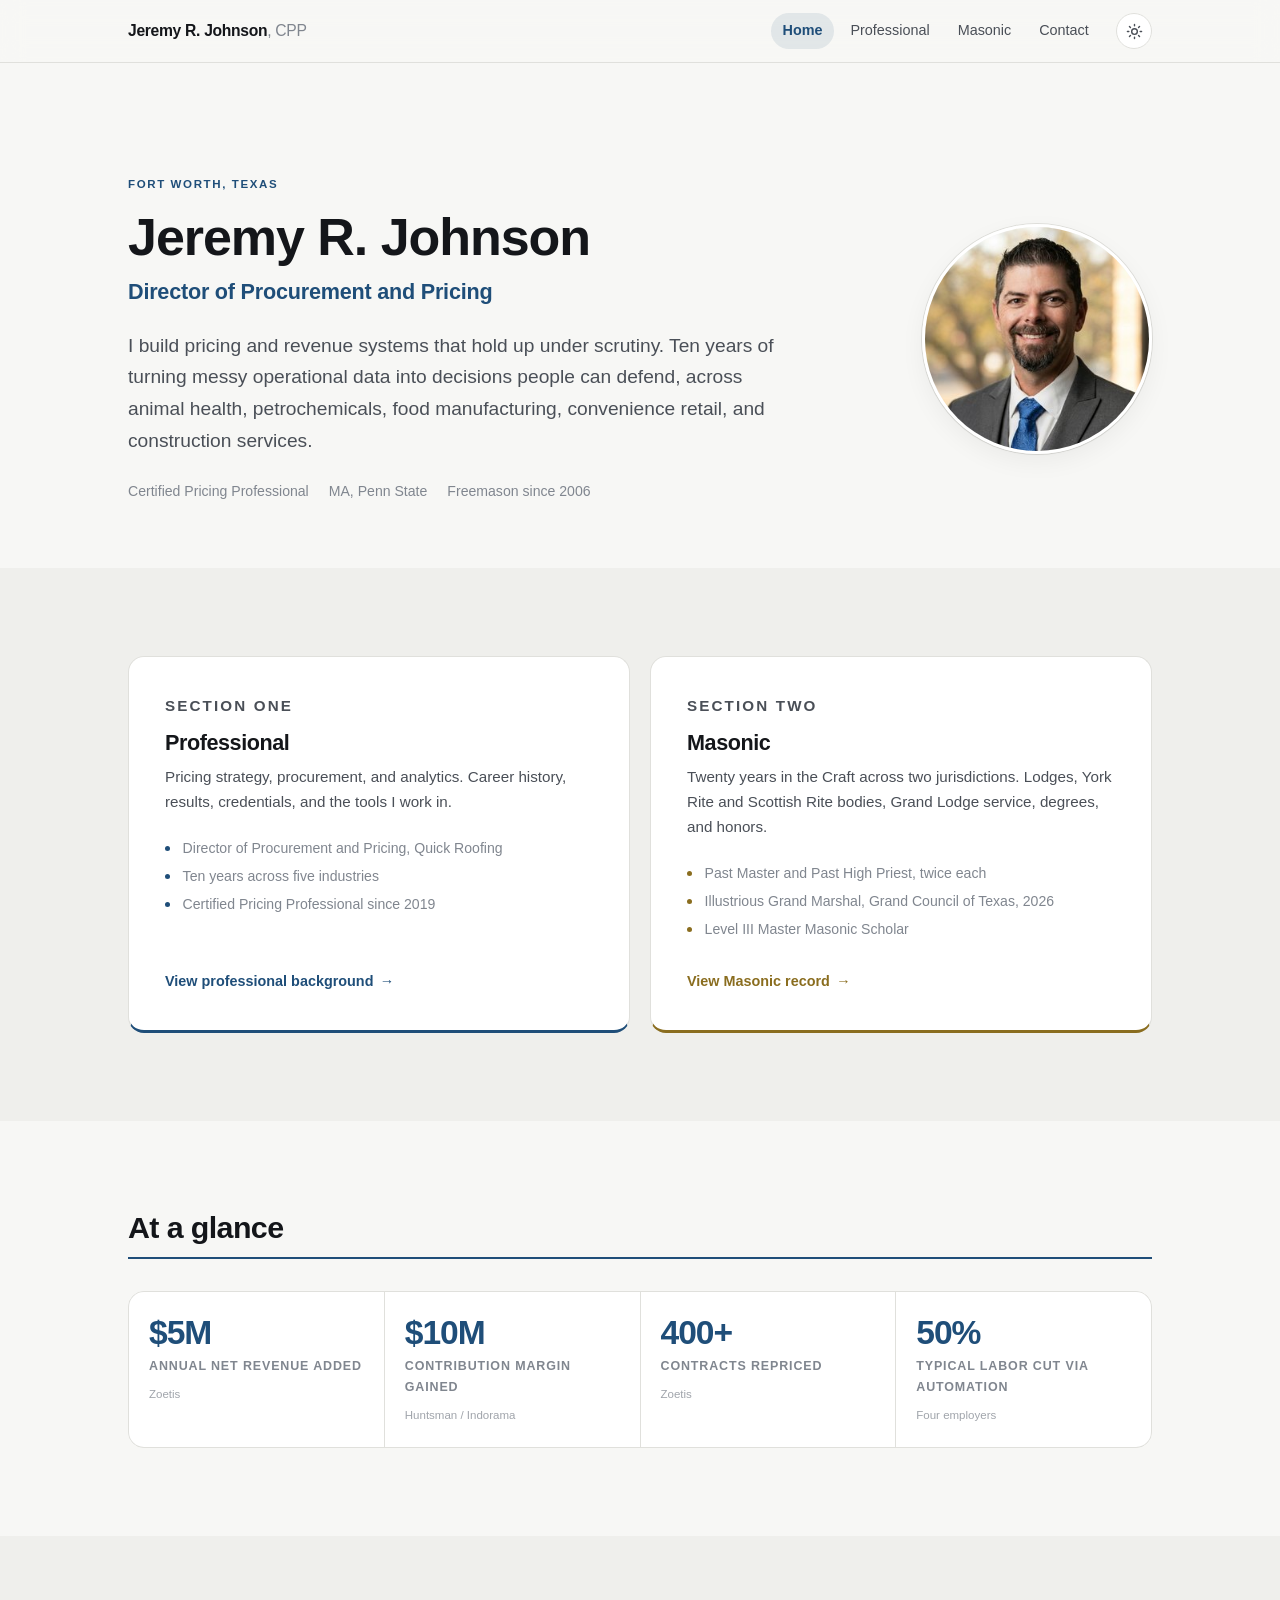
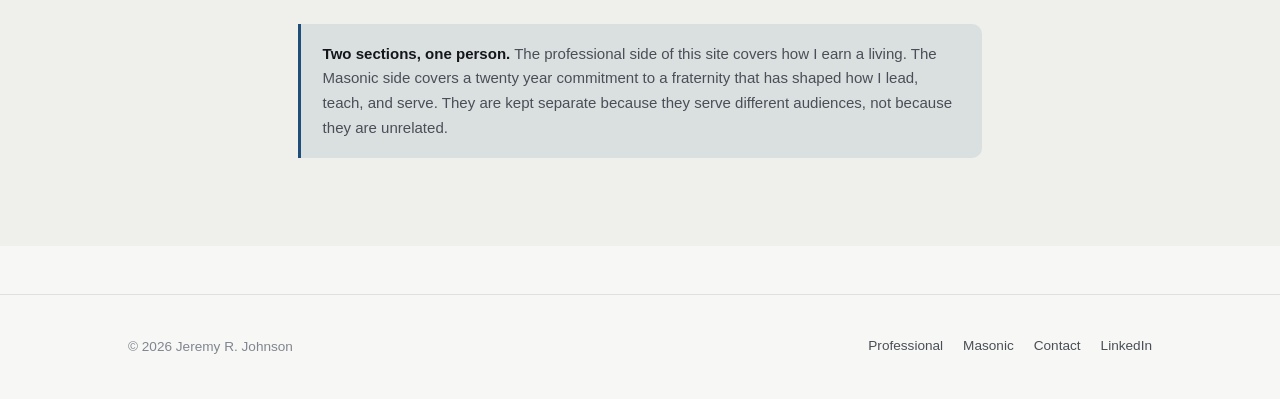
==== index.html @ 580083e9 "Initial commit: personal site, four pages plus assets" ====
<!DOCTYPE html>
<html lang="en" data-theme="light">
<head>
<meta charset="utf-8">
<meta name="viewport" content="width=device-width, initial-scale=1">
<title>Jeremy R. Johnson, CPP</title>
<meta name="description" content="Jeremy R. Johnson, CPP. Director of Procurement and Pricing at Quick Roofing. Pricing strategy, data analytics, and strategic contract management. Past Master and Freemason in Texas.">
<meta name="author" content="Jeremy R. Johnson">
<meta name="theme-color" content="#f7f7f5" media="(prefers-color-scheme: light)">
<meta name="theme-color" content="#0e1013" media="(prefers-color-scheme: dark)">
<link rel="icon" href="assets/img/favicon.svg" type="image/svg+xml">
<link rel="icon" href="assets/img/favicon-32.png" sizes="32x32" type="image/png">
<link rel="apple-touch-icon" href="assets/img/apple-touch-icon.png">
<meta property="og:type" content="website">
<meta property="og:title" content="Jeremy R. Johnson, CPP">
<meta property="og:description" content="Director of Procurement and Pricing. Pricing strategy, data analytics, strategic contract management.">
<link rel="canonical" href="https://jeremyrjohnson.com/">
<meta property="og:url" content="https://jeremyrjohnson.com/">
<meta property="og:site_name" content="Jeremy R. Johnson">
<meta property="og:locale" content="en_US">
<meta property="og:image" content="https://jeremyrjohnson.com/assets/img/og-image.png">
<meta property="og:image:width" content="1200">
<meta property="og:image:height" content="630">
<meta property="og:image:alt" content="Jeremy R. Johnson, CPP, Certified Pricing Professional and Director of Procurement and Pricing, Fort Worth, Texas.">
<meta name="twitter:card" content="summary_large_image">
<meta name="twitter:title" content="Jeremy R. Johnson, CPP">
<link rel="stylesheet" href="assets/style.css">
<script>
  (function () {
    document.documentElement.classList.add("js");
    try {
      var t = localStorage.getItem("jrj-theme");
      if (!t) t = window.matchMedia("(prefers-color-scheme: dark)").matches ? "dark" : "light";
      document.documentElement.setAttribute("data-theme", t);
    } catch (e) {}
  })();
</script>
</head>
<body>
<a class="skip-link" href="#main">Skip to content</a>

<header class="site-header">
  <div class="wrap site-header__inner">
    <a class="brand" href="index.html">Jeremy R. Johnson<span>, CPP</span></a>

    <button class="icon-btn nav-toggle" type="button" aria-expanded="false" aria-controls="primary-nav" aria-label="Toggle navigation">
      <svg viewBox="0 0 24 24" fill="none" stroke="currentColor" stroke-width="2" stroke-linecap="round" aria-hidden="true"><path d="M3 6h18M3 12h18M3 18h18"/></svg>
    </button>

    <nav class="nav" id="primary-nav" data-open="false" aria-label="Primary">
      <a href="index.html" aria-current="page">Home</a>
      <a href="professional.html">Professional</a>
      <a href="masonic.html">Masonic</a>
      <a href="contact.html">Contact</a>
    </nav>

    <button class="icon-btn theme-toggle" type="button" aria-pressed="false" aria-label="Switch to dark theme">
      <svg class="sun" viewBox="0 0 24 24" fill="none" stroke="currentColor" stroke-width="2" stroke-linecap="round" aria-hidden="true"><circle cx="12" cy="12" r="4"/><path d="M12 2v2M12 20v2M4.9 4.9l1.4 1.4M17.7 17.7l1.4 1.4M2 12h2M20 12h2M4.9 19.1l1.4-1.4M17.7 6.3l1.4-1.4"/></svg>
      <svg class="moon" viewBox="0 0 24 24" fill="none" stroke="currentColor" stroke-width="2" stroke-linecap="round" stroke-linejoin="round" aria-hidden="true"><path d="M21 12.8A9 9 0 1111.2 3a7 7 0 009.8 9.8z"/></svg>
    </button>
  </div>
</header>

<main id="main">

  <!-- ================= HERO ================= -->
  <section class="hero" data-section="professional">
    <div class="wrap hero--split">
      <div>
        <p class="eyebrow">Fort Worth, Texas</p>
        <h1>Jeremy R. Johnson</h1>
        <p class="tagline">Director of Procurement and Pricing</p>
        <p class="lede">
          I build pricing and revenue systems that hold up under scrutiny. Ten years of
          turning messy operational data into decisions people can defend, across animal
          health, petrochemicals, food manufacturing, convenience retail, and
          construction services.
        </p>
        <div class="meta">
          <span>Certified Pricing Professional</span>
          <span>MA, Penn State</span>
          <span>Freemason since 2006</span>
        </div>
      </div>
      <img class="portrait"
           src="assets/img/headshot-560.jpg"
           srcset="assets/img/headshot-280.jpg 280w, assets/img/headshot-560.jpg 560w"
           sizes="(max-width: 640px) 130px, 230px"
           width="560" height="560"
           alt="Portrait of Jeremy R. Johnson">
    </div>
  </section>

  <!-- ================= TWO DOORS ================= -->
  <section class="section section--sunken">
    <div class="wrap">
      <div class="doors">

        <a class="door reveal" href="professional.html" data-section="professional">
          <p class="eyebrow">Section One</p>
          <h2>Professional</h2>
          <p>
            Pricing strategy, procurement, and analytics. Career history, results,
            credentials, and the tools I work in.
          </p>
          <ul>
            <li>Director of Procurement and Pricing, Quick Roofing</li>
            <li>Ten years across five industries</li>
            <li>Certified Pricing Professional since 2019</li>
          </ul>
          <span class="go">View professional background <span class="arr" aria-hidden="true">&rarr;</span></span>
        </a>

        <a class="door reveal" href="masonic.html" data-section="masonic">
          <p class="eyebrow">Section Two</p>
          <h2>Masonic</h2>
          <p>
            Twenty years in the Craft across two jurisdictions. Lodges, York Rite
            and Scottish Rite bodies, Grand Lodge service, degrees, and honors.
          </p>
          <ul>
            <li>Past Master and Past High Priest, twice each</li>
            <li>Illustrious Grand Marshal, Grand Council of Texas, 2026</li>
            <li>Level III Master Masonic Scholar</li>
          </ul>
          <span class="go">View Masonic record <span class="arr" aria-hidden="true">&rarr;</span></span>
        </a>

      </div>
    </div>
  </section>

  <!-- ================= AT A GLANCE ================= -->
  <section class="section" data-section="professional">
    <div class="wrap">
      <div class="section-head">
        <h2>At a glance</h2>
      </div>
      <div class="stats reveal">
        <div class="stat">
          <div class="num">$5M</div>
          <div class="label">Annual net revenue added</div>
          <div class="src">Zoetis</div>
        </div>
        <div class="stat">
          <div class="num">$10M</div>
          <div class="label">Contribution margin gained</div>
          <div class="src">Huntsman / Indorama</div>
        </div>
        <div class="stat">
          <div class="num">400+</div>
          <div class="label">Contracts repriced</div>
          <div class="src">Zoetis</div>
        </div>
        <div class="stat">
          <div class="num">50%</div>
          <div class="label">Typical labor cut via automation</div>
          <div class="src">Four employers</div>
        </div>
      </div>
    </div>
  </section>

  <!-- ================= WHY TWO SECTIONS ================= -->
  <section class="section section--sunken">
    <div class="wrap wrap--narrow">
      <div class="callout reveal">
        <p>
          <strong>Two sections, one person.</strong> The professional side of this site
          covers how I earn a living. The Masonic side covers a twenty year commitment
          to a fraternity that has shaped how I lead, teach, and serve. They are kept
          separate because they serve different audiences, not because they are
          unrelated.
        </p>
      </div>
    </div>
  </section>

</main>

<footer class="site-footer">
  <div class="wrap site-footer__inner">
    <div>&copy; <span id="yr">2026</span> Jeremy R. Johnson</div>
    <nav aria-label="Footer">
      <a href="professional.html">Professional</a>
      <a href="masonic.html">Masonic</a>
      <a href="contact.html">Contact</a>
      <a href="https://www.linkedin.com/in/johnsonjeremyr" target="_blank" rel="noopener">LinkedIn</a>
    </nav>
  </div>
</footer>

<script src="assets/main.js"></script>
<script>document.getElementById("yr").textContent = new Date().getFullYear();</script>
</body>
</html>
---- assets/style.css ----
/* ==========================================================================
   Jeremy R. Johnson - Personal Site
   Design system: modern, clean, near-black on off-white, one accent per section
   ========================================================================== */

/* ---------- Tokens ---------- */
:root {
  --bg:            #f7f7f5;
  --bg-raised:     #ffffff;
  --bg-sunken:     #efefec;
  --ink:           #14161a;
  --ink-soft:      #4a4f57;
  --ink-faint:     #80868f;
  --rule:          #e0e0dc;
  --rule-strong:   #c9c9c4;

  --accent:        #1f4e79;   /* default / professional */
  --accent-soft:   rgba(31, 78, 121, 0.10);
  --accent-ink:    #ffffff;

  --max:           1120px;
  --gutter:        clamp(1.25rem, 4vw, 3rem);

  /* System UI stack. No webfont is loaded on purpose, so there is no
     network request and no flash of fallback text. */
  --font-sans: -apple-system, BlinkMacSystemFont, "Segoe UI", Roboto,
               "Helvetica Neue", Arial, sans-serif;
  --font-mono: ui-monospace, SFMono-Regular, "SF Mono", Menlo, Consolas, monospace;

  --radius:  10px;
  --radius-lg: 16px;
  --shadow: 0 1px 2px rgba(20, 22, 26, 0.04), 0 8px 24px rgba(20, 22, 26, 0.05);

  --speed: 180ms;
  --speed-slow: 500ms;
}

/* Section accents */
[data-section="professional"] {
  --accent:      #1f4e79;
  --accent-soft: rgba(31, 78, 121, 0.10);
}
[data-section="masonic"] {
  --accent:      #8a6d1f;
  --accent-soft: rgba(138, 109, 31, 0.12);
}

/* ---------- Dark theme ---------- */
html[data-theme="dark"] {
  --bg:            #0e1013;
  --bg-raised:     #16191e;
  --bg-sunken:     #1c2027;
  --ink:           #eceef1;
  --ink-soft:      #a6acb6;
  --ink-faint:     #6f767f;
  --rule:          #262b33;
  --rule-strong:   #363d47;
  --shadow: 0 1px 2px rgba(0, 0, 0, 0.4), 0 8px 24px rgba(0, 0, 0, 0.35);
}
/* Fallback for anything outside a [data-section] subtree. The two rules that
   follow are more specific, so they win wherever a section is declared. */
html[data-theme="dark"] { --accent: #6ea8dc; --accent-ink: #0e1013; }
html[data-theme="dark"] [data-section="professional"] {
  --accent:      #6ea8dc;
  --accent-soft: rgba(110, 168, 220, 0.14);
  --accent-ink:  #0e1013;
}
html[data-theme="dark"] [data-section="masonic"] {
  --accent:      #d7b45a;
  --accent-soft: rgba(215, 180, 90, 0.14);
  --accent-ink:  #0e1013;
}

/* ---------- Reset ---------- */
*, *::before, *::after { box-sizing: border-box; }

html {
  -webkit-text-size-adjust: 100%;
  scroll-behavior: smooth;
  /* Clears the sticky header so anchor targets, including the skip link's
     jump to #main, do not land underneath it. */
  scroll-padding-top: 5rem;
}
@media (prefers-reduced-motion: reduce) {
  html { scroll-behavior: auto; }
  *, *::before, *::after {
    animation-duration: 0.01ms !important;
    transition-duration: 0.01ms !important;
  }
}

body {
  margin: 0;
  background: var(--bg);
  color: var(--ink);
  font-family: var(--font-sans);
  font-size: 16px;
  line-height: 1.65;
  -webkit-font-smoothing: antialiased;
  text-rendering: optimizeLegibility;
  transition: background var(--speed) ease, color var(--speed) ease;
}

h1, h2, h3, h4 {
  margin: 0 0 0.5em;
  line-height: 1.2;
  font-weight: 700;
  letter-spacing: -0.02em;
}
h1 { font-size: clamp(2rem, 5vw, 3.25rem); }
h2 { font-size: clamp(1.4rem, 3vw, 1.9rem); }
h3 { font-size: 1.1rem; letter-spacing: -0.01em; }
h4 { font-size: 0.95rem; }

p  { margin: 0 0 1em; }
ul, ol { margin: 0 0 1em; padding-left: 1.15em; }
li { margin-bottom: 0.35em; }

a {
  color: var(--accent);
  text-decoration: none;
  border-bottom: 1px solid transparent;
  transition: border-color var(--speed) ease, color var(--speed) ease;
}
a:hover { border-bottom-color: currentColor; }
a:focus-visible,
button:focus-visible {
  outline: 2px solid var(--accent);
  outline-offset: 3px;
  border-radius: 3px;
}

img { max-width: 100%; height: auto; display: block; }
hr { border: 0; border-top: 1px solid var(--rule); margin: 3rem 0; }

.skip-link {
  position: absolute;
  left: -9999px;
  top: 0;
  background: var(--accent);
  color: var(--accent-ink);
  padding: 0.6rem 1rem;
  z-index: 100;
  border-radius: 0 0 var(--radius) 0;
}
.skip-link:focus { left: 0; }

/* ---------- Layout ---------- */
.wrap {
  width: 100%;
  max-width: var(--max);
  margin-inline: auto;
  padding-inline: var(--gutter);
}
.wrap--narrow { max-width: 780px; }

.section { padding-block: clamp(3rem, 7vw, 5.5rem); }
.section--sunken { background: var(--bg-sunken); }
.section--flush-top { padding-top: 0; }
/* Separates a block from whatever precedes it inside the same column */
.spaced-top { margin-top: 2rem; }

/* Small uppercase label that groups several card grids inside one section */
.subhead {
  margin-bottom: 1rem;
  color: var(--ink-soft);
  font-size: 0.8rem;
  letter-spacing: 0.1em;
  text-transform: uppercase;
}

.section-head {
  display: flex;
  align-items: baseline;
  gap: 1rem;
  margin-bottom: 2rem;
  padding-bottom: 0.75rem;
  border-bottom: 2px solid var(--accent);
}
.section-head h2 { margin: 0; }
.section-head .count {
  margin-left: auto;
  font-size: 0.8rem;
  color: var(--ink-faint);
  font-variant-numeric: tabular-nums;
  white-space: nowrap;
}

.eyebrow {
  font-size: 0.72rem;
  font-weight: 700;
  letter-spacing: 0.14em;
  text-transform: uppercase;
  color: var(--accent);
  margin: 0 0 0.75rem;
}

.lede {
  font-size: clamp(1.05rem, 2vw, 1.2rem);
  color: var(--ink-soft);
  max-width: 62ch;
}

/* ---------- Header / nav ---------- */
.site-header {
  position: sticky;
  top: 0;
  z-index: 50;
  background: var(--bg);
  background: color-mix(in srgb, var(--bg) 88%, transparent);
  backdrop-filter: saturate(160%) blur(12px);
  -webkit-backdrop-filter: saturate(160%) blur(12px);
  border-bottom: 1px solid var(--rule);
}
.site-header__inner {
  display: flex;
  align-items: center;
  gap: 1rem;
  min-height: 62px;
}
.brand {
  font-weight: 700;
  letter-spacing: -0.02em;
  color: var(--ink);
  border: 0;
  font-size: 0.98rem;
  white-space: nowrap;
}
.brand span { color: var(--ink-faint); font-weight: 500; }
.brand:hover { border: 0; color: var(--accent); }

.nav {
  margin-left: auto;
  display: flex;
  align-items: center;
  gap: 0.35rem;
}
.nav a {
  color: var(--ink-soft);
  font-size: 0.9rem;
  font-weight: 500;
  padding: 0.4rem 0.7rem;
  border-radius: 999px;
  border: 0;
  transition: background var(--speed) ease, color var(--speed) ease;
}
.nav a:hover { background: var(--accent-soft); color: var(--accent); border: 0; }
.nav a[aria-current="page"] {
  background: var(--accent-soft);
  color: var(--accent);
  font-weight: 600;
}

.icon-btn {
  display: inline-grid;
  place-items: center;
  width: 36px;
  height: 36px;
  border-radius: 999px;
  border: 1px solid var(--rule);
  background: var(--bg-raised);
  color: var(--ink-soft);
  cursor: pointer;
  padding: 0;
  transition: border-color var(--speed) ease, color var(--speed) ease;
}
.icon-btn:hover { border-color: var(--accent); color: var(--accent); }
.icon-btn svg { width: 17px; height: 17px; }
.theme-toggle .moon { display: none; }
html[data-theme="dark"] .theme-toggle .moon { display: block; }
html[data-theme="dark"] .theme-toggle .sun  { display: none; }

.nav-toggle { display: none; }

@media (max-width: 720px) {
  .nav-toggle { display: inline-grid; }
  .nav {
    position: absolute;
    top: 100%;
    left: 0;
    right: 0;
    flex-direction: column;
    align-items: stretch;
    gap: 0;
    background: var(--bg-raised);
    border-bottom: 1px solid var(--rule);
    padding: 0.5rem var(--gutter) 1rem;
    display: none;
  }
  .nav[data-open="true"] { display: flex; }
  .nav a { padding: 0.7rem 0.8rem; border-radius: var(--radius); }
}

/* ---------- Hero ---------- */
.hero { padding-block: clamp(3.5rem, 10vw, 7rem) clamp(2.5rem, 6vw, 4rem); }
.hero--split {
  display: grid;
  grid-template-columns: minmax(0, 1fr) auto;
  gap: clamp(1.5rem, 5vw, 4rem);
  align-items: center;
}
.hero--split .portrait {
  width: clamp(150px, 22vw, 230px);
  aspect-ratio: 1;
  border-radius: 50%;
  object-fit: cover;
  object-position: 50% 22%;
  border: 3px solid var(--bg-raised);
  box-shadow: var(--shadow), 0 0 0 1px var(--rule);
}
@media (max-width: 640px) {
  .hero--split { grid-template-columns: 1fr; }
  .hero--split .portrait { order: -1; width: 130px; }
}

.portrait-card {
  margin: 0 0 1.5rem;
  border-radius: var(--radius-lg);
  overflow: hidden;
  border: 1px solid var(--rule);
  background: var(--bg-raised);
  box-shadow: var(--shadow);
  max-width: 320px;
}
.portrait-card img { width: 100%; display: block; }
.portrait-card .cap {
  padding: 0.85rem 1.1rem;
  font-size: 0.82rem;
  color: var(--ink-faint);
  border-top: 1px solid var(--rule);
}
.hero h1 { margin-bottom: 0.35rem; }
.hero .tagline {
  font-size: clamp(1rem, 2.4vw, 1.35rem);
  color: var(--accent);
  font-weight: 600;
  margin-bottom: 1.25rem;
  letter-spacing: -0.01em;
}
.hero .meta {
  display: flex;
  flex-wrap: wrap;
  gap: 0.5rem 1.25rem;
  font-size: 0.88rem;
  color: var(--ink-faint);
  margin-top: 1.5rem;
}
.hero .meta span { display: inline-flex; align-items: center; gap: 0.4rem; }

/* ---------- Door cards (home) ---------- */
.doors {
  display: grid;
  grid-template-columns: repeat(auto-fit, minmax(300px, 1fr));
  gap: 1.25rem;
}
.door {
  display: flex;
  flex-direction: column;
  background: var(--bg-raised);
  border: 1px solid var(--rule);
  border-radius: var(--radius-lg);
  padding: clamp(1.5rem, 3vw, 2.25rem);
  border-bottom: 3px solid var(--accent);
  color: inherit;
  transition: transform var(--speed) ease, box-shadow var(--speed) ease,
              border-color var(--speed) ease;
}
.door:hover {
  transform: translateY(-3px);
  box-shadow: var(--shadow);
  border-color: var(--rule-strong);
  border-bottom-color: var(--accent);
}
.door h2 { font-size: 1.35rem; margin-bottom: 0.5rem; }
.door p { color: var(--ink-soft); font-size: 0.95rem; }
.door ul {
  list-style: none;
  padding: 0;
  margin: 0.5rem 0 1.5rem;
  font-size: 0.88rem;
  color: var(--ink-faint);
}
.door ul li {
  padding-left: 1.1rem;
  position: relative;
  margin-bottom: 0.3rem;
}
.door ul li::before {
  content: "";
  position: absolute;
  left: 0;
  top: 0.62em;
  width: 5px;
  height: 5px;
  border-radius: 999px;
  background: var(--accent);
}
.door .go {
  margin-top: auto;
  font-weight: 600;
  font-size: 0.9rem;
  color: var(--accent);
  display: inline-flex;
  align-items: center;
  gap: 0.4rem;
}
.door:hover .go .arr { transform: translateX(4px); }
.door .go .arr { transition: transform var(--speed) ease; }

/* ---------- Stat strip ---------- */
.stats {
  display: grid;
  grid-template-columns: repeat(auto-fit, minmax(150px, 1fr));
  gap: 1px;
  background: var(--rule);
  border: 1px solid var(--rule);
  border-radius: var(--radius-lg);
  overflow: hidden;
}
.stat {
  background: var(--bg-raised);
  padding: 1.4rem 1.25rem;
}
.stat .num {
  font-size: clamp(1.5rem, 3.5vw, 2.1rem);
  font-weight: 700;
  letter-spacing: -0.03em;
  color: var(--accent);
  line-height: 1.1;
  font-variant-numeric: tabular-nums;
}
.stat .src {
  font-size: 0.72rem;
  color: var(--ink-faint);
  opacity: 0.75;
  margin-top: 0.5rem;
}
.stat .label {
  font-size: 0.78rem;
  color: var(--ink-faint);
  text-transform: uppercase;
  letter-spacing: 0.07em;
  margin-top: 0.3rem;
  font-weight: 600;
}

/* ---------- Chips ---------- */
.chips { display: flex; flex-wrap: wrap; gap: 0.5rem; padding: 0; margin: 0; list-style: none; }
/* Chip list that sits directly under its own heading */
.chips--spaced { margin-top: 0.75rem; }
.chip {
  font-size: 0.82rem;
  font-weight: 500;
  padding: 0.35rem 0.75rem;
  border-radius: 999px;
  background: var(--bg-raised);
  border: 1px solid var(--rule);
  color: var(--ink-soft);
  margin: 0;
}
.chip--accent {
  background: var(--accent-soft);
  border-color: transparent;
  color: var(--accent);
  font-weight: 600;
}

/* ---------- Timeline (experience) ---------- */
.timeline { position: relative; padding-left: 1.75rem; }
.timeline::before {
  content: "";
  position: absolute;
  left: 5px;
  top: 8px;
  bottom: 8px;
  width: 2px;
  background: var(--rule);
}
.tl-item { position: relative; padding-bottom: 2.75rem; }
.tl-item:last-child { padding-bottom: 0; }
.tl-item::before {
  content: "";
  position: absolute;
  left: -1.75rem;
  top: 7px;
  width: 12px;
  height: 12px;
  border-radius: 999px;
  background: var(--bg);
  border: 2px solid var(--accent);
}
.tl-item--current::before { background: var(--accent); }

.tl-org {
  display: flex;
  flex-wrap: wrap;
  align-items: baseline;
  gap: 0.4rem 0.75rem;
  margin-bottom: 0.15rem;
}
.tl-org h3 { margin: 0; font-size: 1.15rem; }
.tl-org .loc { font-size: 0.82rem; color: var(--ink-faint); }
.tl-dates {
  font-size: 0.8rem;
  font-weight: 600;
  color: var(--accent);
  font-variant-numeric: tabular-nums;
  letter-spacing: 0.02em;
}
.tl-about {
  font-size: 0.86rem;
  color: var(--ink-faint);
  font-style: italic;
  margin: 0.4rem 0 0.9rem;
  max-width: 68ch;
}
.tl-roles { list-style: none; padding: 0; margin: 0 0 0.9rem; }
.tl-roles li {
  font-weight: 600;
  font-size: 0.94rem;
  margin-bottom: 0.15rem;
}
.tl-roles li .yr {
  font-weight: 500;
  color: var(--ink-faint);
  font-variant-numeric: tabular-nums;
}
.tl-summary { font-size: 0.94rem; color: var(--ink-soft); max-width: 70ch; }
.wins { list-style: none; padding: 0; margin: 0.75rem 0 0; }
.wins li {
  position: relative;
  padding-left: 1.4rem;
  font-size: 0.92rem;
  color: var(--ink-soft);
  margin-bottom: 0.5rem;
  max-width: 72ch;
}
.wins li::before {
  content: "";
  position: absolute;
  left: 0.25rem;
  top: 0.6em;
  width: 6px;
  height: 6px;
  border-radius: 1px;
  transform: rotate(45deg);
  background: var(--accent);
}
.wins li b { color: var(--ink); font-weight: 700; }

/* ---------- Cards / grids ---------- */
.grid {
  display: grid;
  grid-template-columns: repeat(auto-fit, minmax(280px, 1fr));
  gap: 1rem;
}
.grid--2 { grid-template-columns: repeat(auto-fit, minmax(320px, 1fr)); }
.grid--3 { grid-template-columns: repeat(auto-fit, minmax(240px, 1fr)); }
/* Grid that is followed by another subhead and grid in the same section */
.grid--stack { margin-bottom: 2.5rem; }
.span-all { grid-column: 1 / -1; }

.card {
  background: var(--bg-raised);
  border: 1px solid var(--rule);
  border-radius: var(--radius);
  padding: 1.35rem 1.4rem;
}
/* h4 is used where cards sit under a .subhead, so the heading order stays
   correct without changing how the card looks. */
.card h3,
.card h4 {
  display: flex;
  align-items: baseline;
  gap: 0.5rem;
  margin-bottom: 0.15rem;
}
.card h4 { font-size: 1.1rem; letter-spacing: -0.01em; }
.card h3 .no,
.card h4 .no {
  font-family: var(--font-mono);
  font-size: 0.8rem;
  color: var(--accent);
  font-weight: 600;
}
.card .where {
  font-size: 0.83rem;
  color: var(--ink-faint);
  margin-bottom: 0.7rem;
}
.card--accent { border-left: 3px solid var(--accent); }
.card-note {
  font-size: 0.92rem;
  color: var(--ink-soft);
  margin: 0;
}
.card-note--faint {
  font-size: 0.82rem;
  color: var(--ink-faint);
  margin: 0.7rem 0 0;
}
/* Secondary line inside a .roles entry, for offices held in that body */
.role-sub { font-weight: 400; color: var(--ink-faint); }

.roles { list-style: none; padding: 0; margin: 0; }
.roles li {
  font-size: 0.88rem;
  color: var(--ink-soft);
  padding: 0.3rem 0;
  border-top: 1px solid var(--rule);
  display: flex;
  justify-content: space-between;
  gap: 1rem;
}
.roles li:first-child { border-top: 0; }
.roles li .yr {
  color: var(--ink-faint);
  font-variant-numeric: tabular-nums;
  white-space: nowrap;
  font-size: 0.82rem;
}
.roles li.is-current .role { color: var(--accent); font-weight: 600; }

.tag-past {
  display: inline-block;
  font-size: 0.68rem;
  font-weight: 700;
  letter-spacing: 0.06em;
  text-transform: uppercase;
  padding: 0.1rem 0.4rem;
  border-radius: 4px;
  background: var(--bg-sunken);
  color: var(--ink-faint);
  vertical-align: 2px;
}
.tag-current {
  background: var(--accent-soft);
  color: var(--accent);
}

/* ---------- Data table ---------- */
/* The height cap is what makes the sticky thead below work. Sticky resolves
   against the nearest scroll container, so without a bounded height there is
   no vertical scroll for the header to stick against. */
.table-wrap {
  overflow: auto;
  max-height: 70vh;
  border: 1px solid var(--rule);
  border-radius: var(--radius);
  background: var(--bg-raised);
}
table {
  width: 100%;
  border-collapse: collapse;
  font-size: 0.88rem;
}
caption {
  text-align: left;
  padding: 0.9rem 1rem 0;
  font-size: 0.8rem;
  color: var(--ink-faint);
}
th, td {
  text-align: left;
  padding: 0.6rem 1rem;
  border-bottom: 1px solid var(--rule);
  vertical-align: top;
}
thead th {
  font-size: 0.72rem;
  text-transform: uppercase;
  letter-spacing: 0.08em;
  color: var(--ink-faint);
  font-weight: 700;
  background: var(--bg-sunken);
  position: sticky;
  top: 0;
  z-index: 1;
  /* border-collapse detaches real borders from a sticky cell, so the divider
     is drawn as an inset shadow instead. */
  border-bottom: 0;
  box-shadow: inset 0 -1px 0 var(--rule);
}
tbody tr:last-child td { border-bottom: 0; }
tbody tr:hover td { background: var(--accent-soft); }
td.date, td.num { font-variant-numeric: tabular-nums; white-space: nowrap; }
tr.group-row th {
  background: var(--bg-sunken);
  font-weight: 700;
  font-size: 0.76rem;
  text-transform: uppercase;
  letter-spacing: 0.08em;
  color: var(--accent);
  position: static;
}

/* ---------- Honors ---------- */
.honor-list { margin-top: 0.75rem; }
.honor {
  display: grid;
  grid-template-columns: auto 1fr auto;
  gap: 0.6rem 1rem;
  align-items: baseline;
  padding: 0.75rem 0;
  border-top: 1px solid var(--rule);
}
.honor:first-of-type { border-top: 0; }
.honor .medal { color: var(--accent); line-height: 1; }
.honor .name { font-weight: 600; font-size: 0.95rem; }
.honor .from { font-size: 0.84rem; color: var(--ink-faint); display: block; font-weight: 400; }
.honor .yr {
  font-variant-numeric: tabular-nums;
  font-size: 0.84rem;
  color: var(--accent);
  font-weight: 600;
  white-space: nowrap;
}

/* ---------- Callout ---------- */
.callout {
  border-left: 3px solid var(--accent);
  background: var(--accent-soft);
  padding: 1.1rem 1.35rem;
  border-radius: 0 var(--radius) var(--radius) 0;
  font-size: 0.94rem;
  color: var(--ink-soft);
}
.callout p:last-child { margin-bottom: 0; }
.callout strong { color: var(--ink); }

/* ---------- Contact ---------- */
.contact-list { list-style: none; padding: 0; margin: 0; display: grid; gap: 1rem; }
.contact-list .contact-row {
  display: flex;
  align-items: center;
  gap: 1rem;
  padding: 1.1rem 1.3rem;
  background: var(--bg-raised);
  border: 1px solid var(--rule);
  border-radius: var(--radius);
  color: inherit;
  transition: border-color var(--speed) ease, transform var(--speed) ease;
}
.contact-list .contact-row:hover {
  border-color: var(--accent);
  transform: translateY(-2px);
}
.contact-row .kv {
  display: flex;
  flex-direction: column;
  gap: 0.15rem;
  min-width: 0;
}
.contact-row .ic {
  display: grid;
  place-items: center;
  width: 40px;
  height: 40px;
  border-radius: 999px;
  background: var(--accent-soft);
  color: var(--accent);
  flex: none;
}
.contact-row .k {
  font-size: 0.74rem;
  text-transform: uppercase;
  letter-spacing: 0.09em;
  color: var(--ink-faint);
  font-weight: 700;
}
.contact-row .v { font-weight: 600; font-size: 0.98rem; word-break: break-word; }

/* ---------- Footer ---------- */
.site-footer {
  border-top: 1px solid var(--rule);
  padding-block: 2.5rem;
  margin-top: 3rem;
  font-size: 0.85rem;
  color: var(--ink-faint);
}
.site-footer__inner {
  display: flex;
  flex-wrap: wrap;
  gap: 1rem;
  align-items: center;
  justify-content: space-between;
}
.site-footer a { color: var(--ink-soft); }
.site-footer nav { display: flex; flex-wrap: wrap; gap: 1.25rem; }

/* ---------- Reveal on scroll ----------
   Scoped to .js so the content is visible by default. If the head script
   never runs, nothing is hidden and the page reads normally. */
.js .reveal {
  opacity: 0;
  transform: translateY(14px);
  transition: opacity var(--speed-slow) ease, transform var(--speed-slow) ease;
}
.js .reveal.is-visible { opacity: 1; transform: none; }
@media (prefers-reduced-motion: reduce) {
  .js .reveal { opacity: 1; transform: none; }
}

/* ---------- Print ---------- */
@media print {
  .site-header, .site-footer, .icon-btn, .doors { display: none; }
  body { background: #fff; color: #000; }
  .card, .table-wrap { break-inside: avoid; border-color: #ccc; }
  .table-wrap { max-height: none; overflow: visible; }
  a { color: #000; }
}
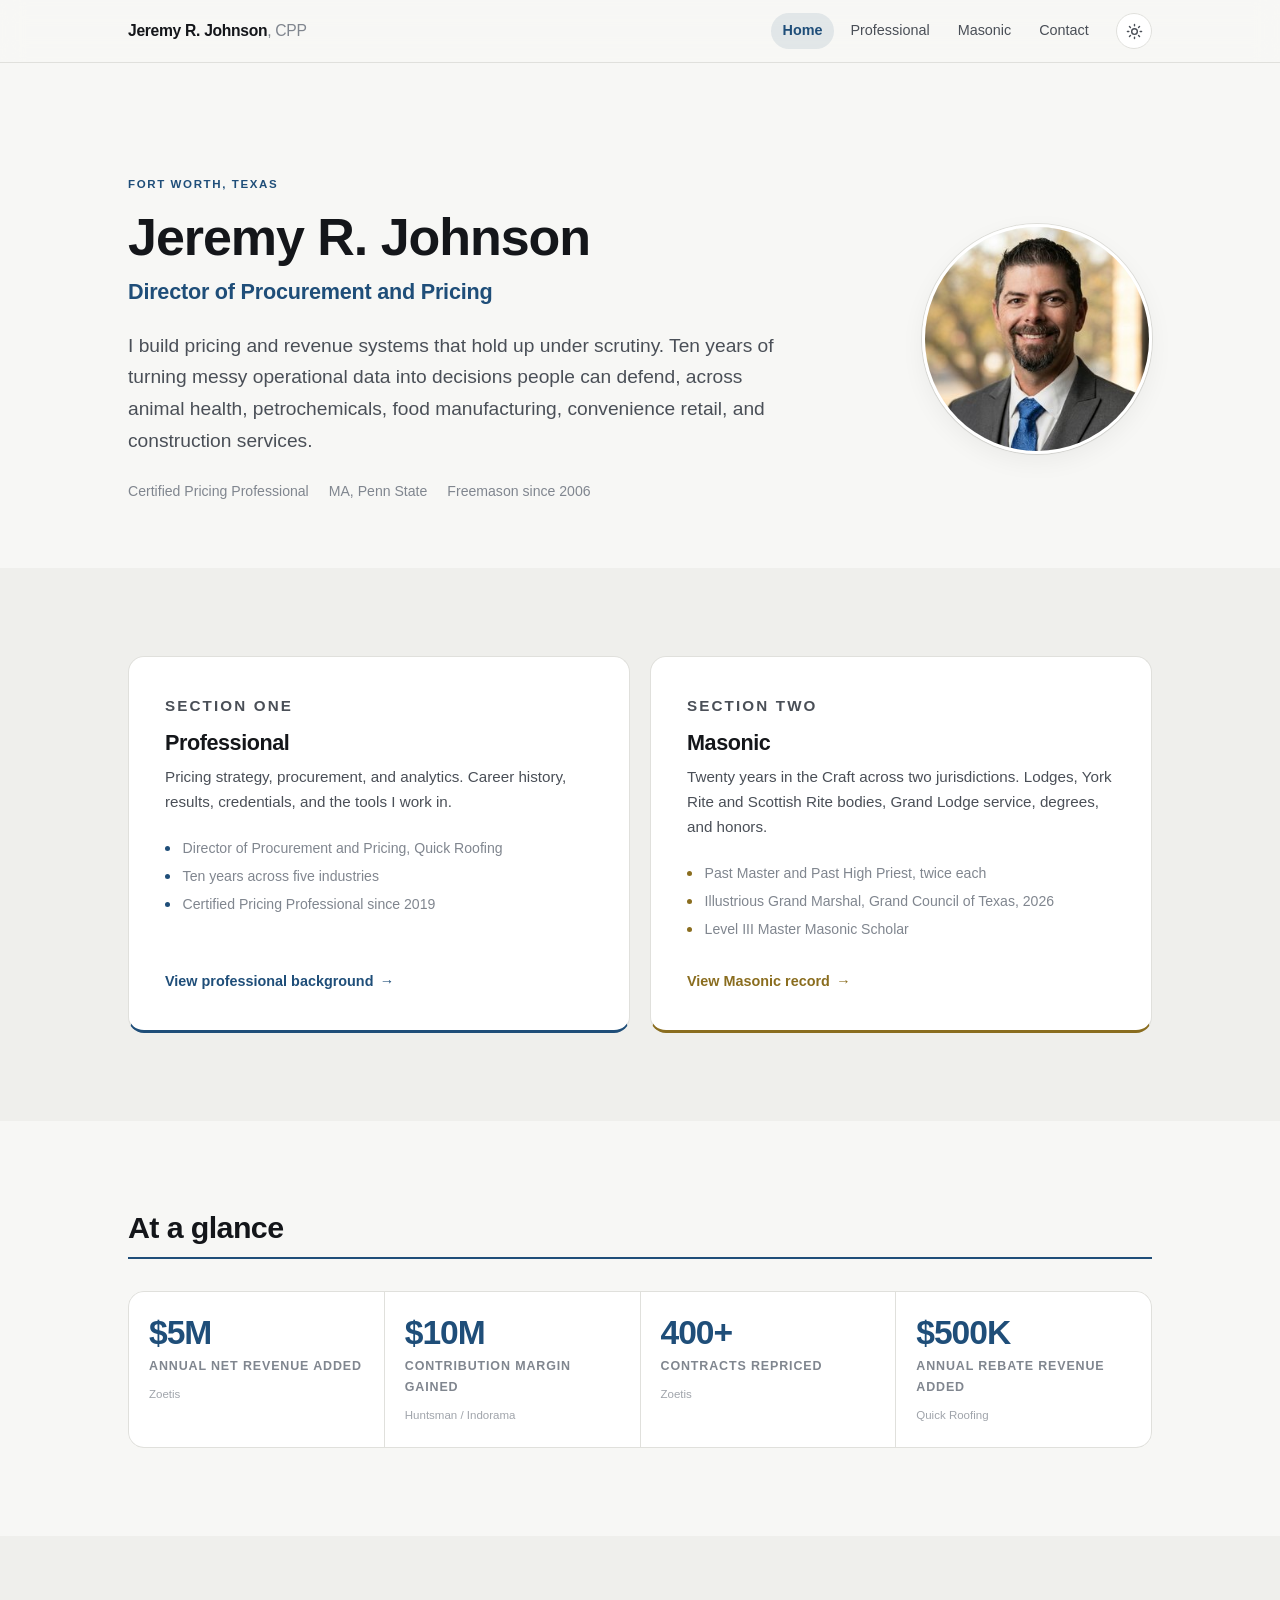
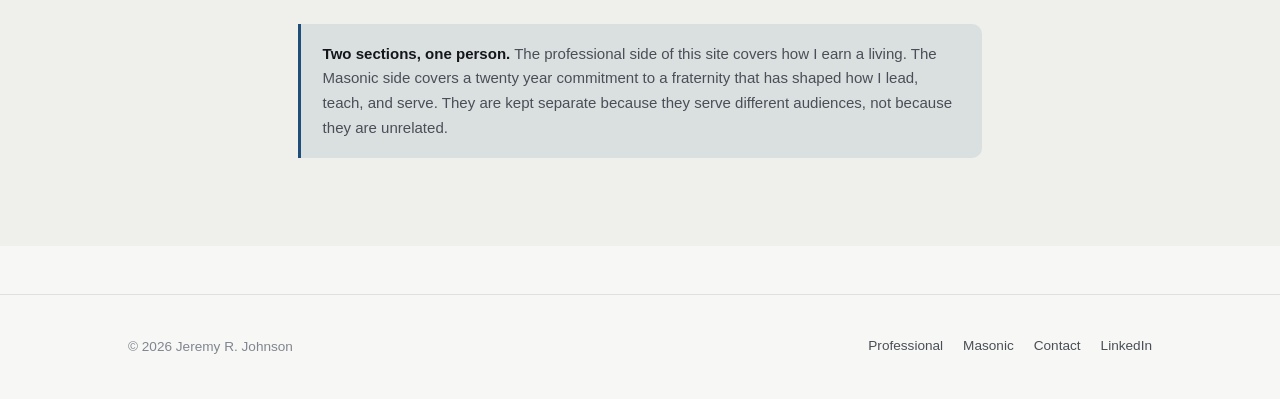
==== commit cb051cdd: "Add Quick Roofing results from October 2026 resume, swap homepage stat to rebate revenue Co-Authored" ====
--- a/index.html
+++ b/index.html
@@ -153,9 +153,9 @@
           <div class="src">Zoetis</div>
         </div>
         <div class="stat">
-          <div class="num">50%</div>
-          <div class="label">Typical labor cut via automation</div>
-          <div class="src">Four employers</div>
+          <div class="num">$500K</div>
+          <div class="label">Annual rebate revenue added</div>
+          <div class="src">Quick Roofing</div>
         </div>
       </div>
     </div>
@@ -192,5 +192,8 @@
 
 <script src="assets/main.js"></script>
 <script>document.getElementById("yr").textContent = new Date().getFullYear();</script>
+<!-- Cloudflare Web Analytics -->
+<script type="module" src="https://static.cloudflareinsights.com/beacon.min.js" data-cf-beacon='{"token": "6a4379e4a9ab488b885fd72789308b32"}'></script>
+<!-- End Cloudflare Web Analytics -->
 </body>
 </html>
--- a/assets/style.css
+++ b/assets/style.css
@@ -620,6 +620,7 @@
   font-size: 0.82rem;
 }
 .roles li.is-current .role { color: var(--accent); font-weight: 600; }
+.section--plain-roles .roles li.is-current .role { color: inherit; font-weight: inherit; }
 
 .tag-past {
   display: inline-block;
